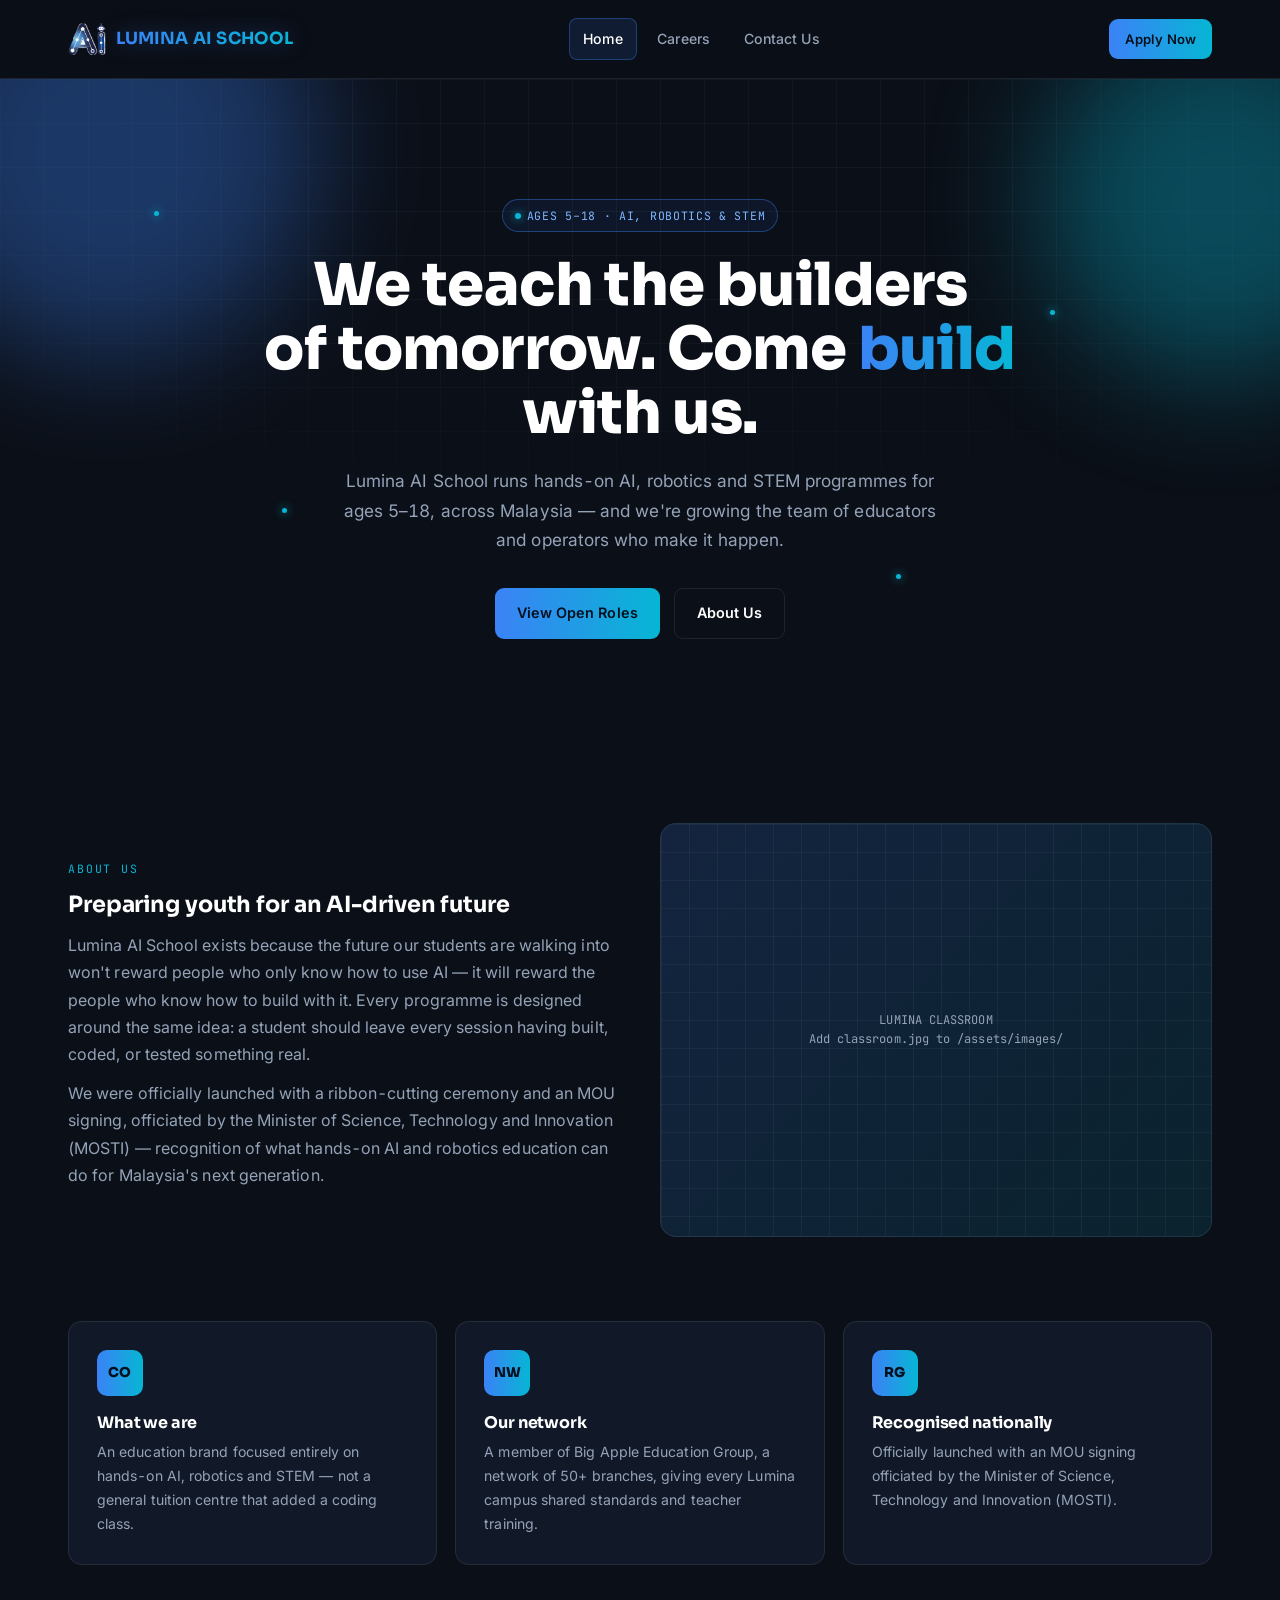
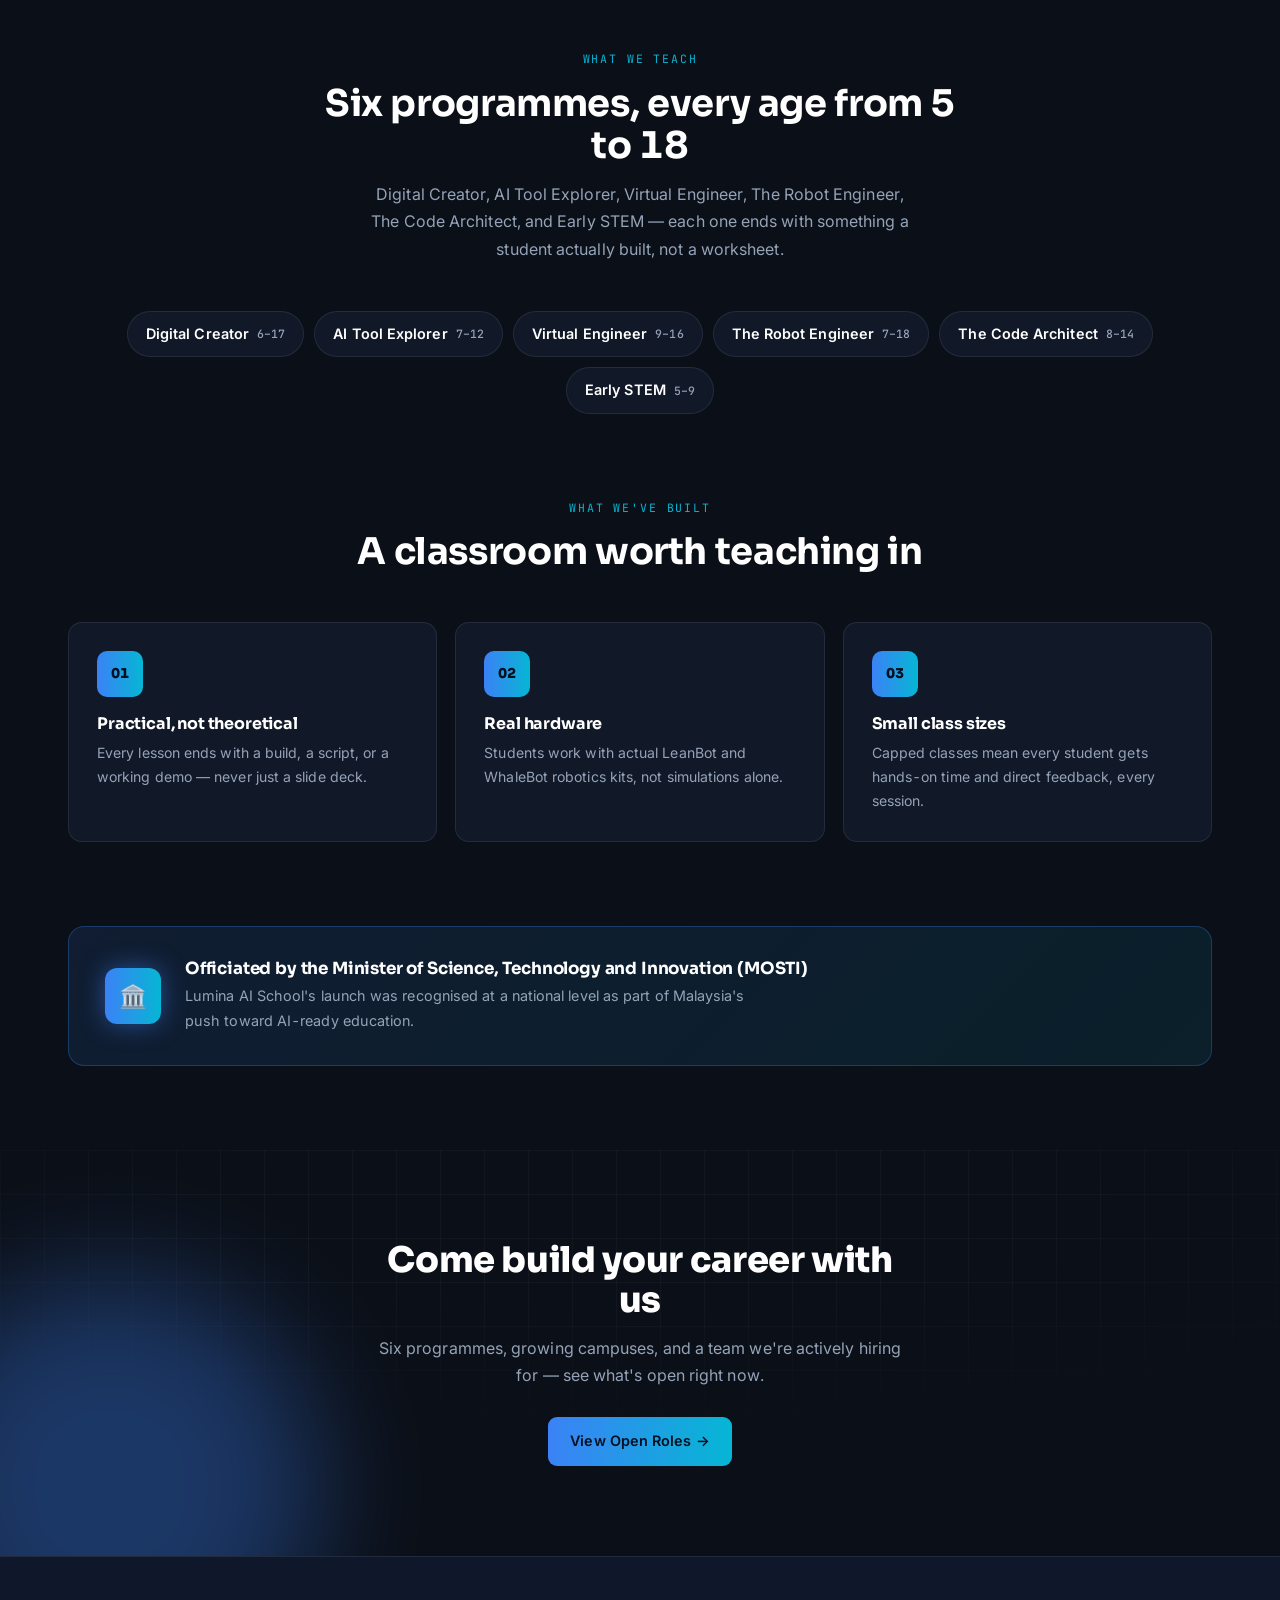
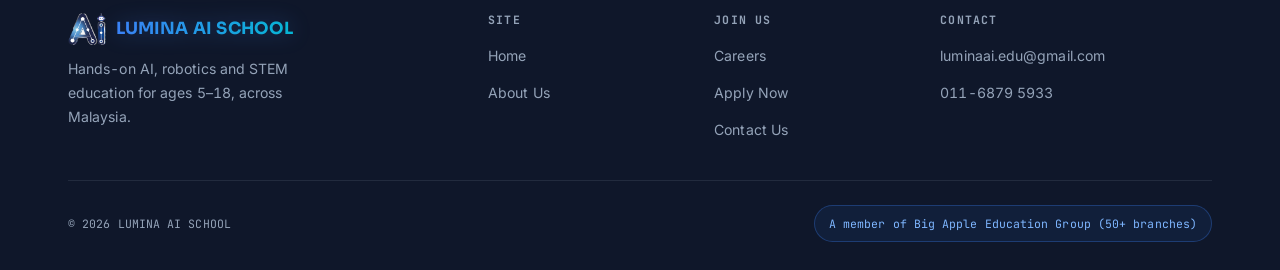
==== index.html @ e2932d2b "Add files via upload" ====
<!DOCTYPE html>
<html lang="en">
<head>
<meta charset="UTF-8">
<meta name="viewport" content="width=device-width, initial-scale=1.0">
<title>Lumina AI School — Hands-On AI, Robotics & STEM for Ages 5–18</title>
<link rel="preconnect" href="https://fonts.googleapis.com">
<link href="https://fonts.googleapis.com/css2?family=Sora:wght@600;700;800&family=Inter:wght@400;500;600;700&family=JetBrains+Mono:wght@400;500;600&display=swap" rel="stylesheet">
<link rel="stylesheet" href="styles.css">
</head>
<body>

<header class="site">
  <div class="nav">
    <a href="index.html" class="logo">
      <img src="assets/images/logo.png" alt="Lumina AI School logo" class="logo-img">
      <div class="logo-text">LUMINA AI SCHOOL</div>
    </a>
    <button class="hamburger" aria-label="Toggle menu"><span></span><span></span><span></span></button>
    <nav class="links">
      <a href="index.html" class="active">Home</a>
      <a href="careers.html">Careers</a>
      <a href="contact.html">Contact Us</a>
    </nav>
    <div class="nav-right">
      <a href="careers.html#apply" class="btn btn-primary btn-sm">Apply Now</a>
    </div>
  </div>
</header>

<section class="hero">
  <div class="tech-bg">
    <div class="orb orb-blue"></div>
    <div class="orb orb-cyan"></div>
    <div class="node" style="top:20%;left:12%;"></div>
    <div class="node" style="top:35%;left:82%;animation-delay:1s;"></div>
    <div class="node" style="top:65%;left:22%;animation-delay:2s;"></div>
    <div class="node" style="top:75%;left:70%;animation-delay:0.5s;"></div>
  </div>
  <div class="wrap hero-inner">
    <span class="pill accent"><span class="pulse-dot-tiny"></span> AGES 5–18 · AI, ROBOTICS &amp; STEM</span>
    <h1 class="hero-title">We teach the builders<br>of tomorrow. Come <span class="grad">build</span> with us.</h1>
    <p class="hero-sub">Lumina AI School runs hands-on AI, robotics and STEM programmes for ages 5–18, across Malaysia — and we're growing the team of educators and operators who make it happen.</p>
    <div class="hero-ctas">
      <a href="careers.html" class="btn btn-primary">View Open Roles</a>
      <a href="#about" class="btn btn-ghost">About Us</a>
    </div>
  </div>
</section>

<section class="section" id="about">
  <div class="wrap">
    <div class="story-block">
      <div class="story-text">
        <span class="tag">About Us</span>
        <h3>Preparing youth for an AI-driven future</h3>
        <p>Lumina AI School exists because the future our students are walking into won't reward people who only know how to use AI — it will reward the people who know how to build with it. Every programme is designed around the same idea: a student should leave every session having built, coded, or tested something real.</p>
        <p>We were officially launched with a ribbon-cutting ceremony and an MOU signing, officiated by the Minister of Science, Technology and Innovation (MOSTI) — recognition of what hands-on AI and robotics education can do for Malaysia's next generation.</p>
      </div>
      <div class="story-visual">
        <img src="assets/images/classroom.jpg" alt="A Lumina AI School classroom in session" onerror="this.style.display='none'; this.nextElementSibling.style.display='flex';">
        <span class="visual-fallback">LUMINA CLASSROOM<br>Add classroom.jpg to /assets/images/</span>
      </div>
    </div>
  </div>
</section>

<section class="section" style="padding-top:0;">
  <div class="wrap">
    <div class="value-grid">
      <div class="card value-card">
        <div class="chip-icon">CO</div>
        <h3>What we are</h3>
        <p>An education brand focused entirely on hands-on AI, robotics and STEM — not a general tuition centre that added a coding class.</p>
      </div>
      <div class="card value-card">
        <div class="chip-icon">NW</div>
        <h3>Our network</h3>
        <p>A member of Big Apple Education Group, a network of 50+ branches, giving every Lumina campus shared standards and teacher training.</p>
      </div>
      <div class="card value-card">
        <div class="chip-icon">RG</div>
        <h3>Recognised nationally</h3>
        <p>Officially launched with an MOU signing officiated by the Minister of Science, Technology and Innovation (MOSTI).</p>
      </div>
    </div>
  </div>
</section>

<section class="section" style="padding-top:0;">
  <div class="wrap">
    <div class="section-head center">
      <span class="tag">What We Teach</span>
      <h2 class="section-title">Six programmes, every age from 5 to 18</h2>
      <p class="section-desc center">Digital Creator, AI Tool Explorer, Virtual Engineer, The Robot Engineer, The Code Architect, and Early STEM — each one ends with something a student actually built, not a worksheet.</p>
    </div>
    <div class="prog-pills">
      <span class="prog-pill">Digital Creator <small>6–17</small></span>
      <span class="prog-pill">AI Tool Explorer <small>7–12</small></span>
      <span class="prog-pill">Virtual Engineer <small>9–16</small></span>
      <span class="prog-pill">The Robot Engineer <small>7–18</small></span>
      <span class="prog-pill">The Code Architect <small>8–14</small></span>
      <span class="prog-pill">Early STEM <small>5–9</small></span>
    </div>
  </div>
</section>

<section class="section" style="padding-top:0;">
  <div class="wrap">
    <div class="section-head center">
      <span class="tag">What we've built</span>
      <h2 class="section-title">A classroom worth teaching in</h2>
    </div>
    <div class="value-grid">
      <div class="card value-card">
        <div class="chip-icon">01</div>
        <h3>Practical, not theoretical</h3>
        <p>Every lesson ends with a build, a script, or a working demo — never just a slide deck.</p>
      </div>
      <div class="card value-card">
        <div class="chip-icon">02</div>
        <h3>Real hardware</h3>
        <p>Students work with actual LeanBot and WhaleBot robotics kits, not simulations alone.</p>
      </div>
      <div class="card value-card">
        <div class="chip-icon">03</div>
        <h3>Small class sizes</h3>
        <p>Capped classes mean every student gets hands-on time and direct feedback, every session.</p>
      </div>
    </div>
  </div>
</section>

<section class="section" style="padding-top:0;">
  <div class="wrap">
    <div class="endorse">
      <div class="badge-icon">🏛️</div>
      <div>
        <h4>Officiated by the Minister of Science, Technology and Innovation (MOSTI)</h4>
        <p>Lumina AI School's launch was recognised at a national level as part of Malaysia's push toward AI-ready education.</p>
      </div>
    </div>
  </div>
</section>

<section class="closing">
  <div class="tech-bg"><div class="orb orb-blue" style="top:auto;bottom:-140px;"></div></div>
  <div class="wrap closing-inner">
    <h2>Come build your career with us</h2>
    <p>Six programmes, growing campuses, and a team we're actively hiring for — see what's open right now.</p>
    <a href="careers.html" class="btn btn-primary">View Open Roles →</a>
  </div>
</section>

<footer>
  <div class="wrap">
    <div class="footer-grid">
      <div class="footer-brand">
        <a href="index.html" class="logo"><img src="assets/images/logo.png" alt="Lumina AI School logo" class="logo-img"><div class="logo-text">LUMINA AI SCHOOL</div></a>
        <p>Hands-on AI, robotics and STEM education for ages 5–18, across Malaysia.</p>
      </div>
      <div>
        <h5>Site</h5>
        <ul>
          <li><a href="index.html">Home</a></li>
          <li><a href="index.html#about">About Us</a></li>
        </ul>
      </div>
      <div>
        <h5>Join Us</h5>
        <ul>
          <li><a href="careers.html">Careers</a></li>
          <li><a href="careers.html#apply">Apply Now</a></li>
          <li><a href="contact.html">Contact Us</a></li>
        </ul>
      </div>
      <div>
        <h5>Contact</h5>
        <ul>
          <li><a href="mailto:luminaai.edu@gmail.com">luminaai.edu@gmail.com</a></li>
          <li><a href="tel:01168795933">011-6879 5933</a></li>
        </ul>
      </div>
    </div>
    <div class="footer-bottom">
      <p>© 2026 LUMINA AI SCHOOL</p>
      <span class="backing-pill">A member of Big Apple Education Group (50+ branches)</span>
    </div>
  </div>
</footer>

<script src="main.js"></script>
</body>
</html>
---- styles.css ----
:root{
  --bg:#0B0F17;
  --card:#111827;
  --card-alt:#0F172A;
  --blue:#3B82F6;
  --cyan:#06B6D4;
  --white:#FFFFFF;
  --muted:#94A3B8;
  --border:rgba(148,163,184,0.14);
  --border-glow:rgba(59,130,246,0.55);
  --gradient:linear-gradient(90deg,#3B82F6,#06B6D4);
  --display:'Sora',sans-serif;
  --body:'Inter',sans-serif;
  --mono:'JetBrains Mono',monospace;
}

*{margin:0;padding:0;box-sizing:border-box;}
html{scroll-behavior:smooth;font-size:16px;}
body{
  background:var(--bg);
  color:var(--white);
  font-family:var(--body);
  font-size:1rem;
  line-height:1.7;
  letter-spacing:0.005em;
  -webkit-font-smoothing:antialiased;
  -moz-osx-font-smoothing:grayscale;
  text-rendering:optimizeLegibility;
  font-feature-settings:"tnum" 1;
}
h1,h2,h3,h4,h5{line-height:1.15;letter-spacing:-0.01em;}
p{max-width:65ch;}
img,svg{display:block;max-width:100%;}
a{color:inherit;text-decoration:none;}
button{font:inherit;cursor:pointer;border:none;background:none;color:inherit;}
:focus-visible{outline:2px solid var(--cyan);outline-offset:3px;}
.wrap{max-width:1200px;margin:0 auto;padding:0 28px;}
.muted{color:var(--muted);}

/* ===================== NAV ===================== */
header.site{
  position:sticky;top:0;z-index:100;
  background:rgba(11,15,23,0.85);
  backdrop-filter:blur(10px);
  border-bottom:1px solid var(--border);
}
.nav{
  display:flex;align-items:center;justify-content:space-between;
  padding:18px 28px;max-width:1200px;margin:0 auto;position:relative;
}
.logo{display:flex;align-items:center;gap:10px;}
.logo-img{height:32px;width:auto;display:block;object-fit:contain;}
.logo-text{
  font-family:var(--display);font-weight:700;font-size:1.05rem;letter-spacing:0.01em;
  background:var(--gradient);-webkit-background-clip:text;background-clip:text;color:transparent;
  filter:drop-shadow(0 0 10px rgba(59,130,246,0.35));
}
nav.links{display:flex;gap:6px;align-items:center;}
nav.links a{
  font-size:0.88rem;font-weight:500;color:var(--muted);
  padding:9px 14px;border-radius:8px;transition:color .15s, background .15s;
}
nav.links a:hover{color:var(--white);background:rgba(148,163,184,0.08);}
nav.links a.active{color:var(--white);background:rgba(59,130,246,0.12);box-shadow:inset 0 0 0 1px rgba(59,130,246,0.35);}
.nav-right{display:flex;align-items:center;gap:10px;}
.hamburger{display:none;flex-direction:column;gap:4px;padding:8px;}
.hamburger span{width:20px;height:2px;background:var(--white);display:block;}
@media (max-width:860px){
  nav.links{
    display:none;position:absolute;top:100%;left:0;right:0;
    flex-direction:column;background:var(--card);border-bottom:1px solid var(--border);
    padding:14px 20px;gap:4px;
  }
  nav.links.open{display:flex;}
  nav.links a{padding:12px 8px;}
  .hamburger{display:flex;}
}

/* ===================== BUTTONS / BADGES ===================== */
.btn{
  display:inline-flex;align-items:center;gap:8px;
  padding:12px 22px;border-radius:9px;
  font-family:var(--body);font-size:0.9rem;font-weight:600;
  transition:transform .15s, box-shadow .15s, border-color .15s, background .15s;
  white-space:nowrap;
}
.btn-primary{background:var(--gradient);color:#04101f;}
.btn-primary:hover{transform:translateY(-2px);box-shadow:0 10px 30px rgba(59,130,246,0.35);}
.btn-ghost{border:1px solid var(--border);color:var(--white);}
.btn-ghost:hover{border-color:var(--cyan);box-shadow:0 0 0 1px rgba(6,182,212,0.3);}
.btn-sm{padding:9px 16px;font-size:0.82rem;}

.pill{
  display:inline-flex;align-items:center;gap:6px;
  font-family:var(--mono);font-size:0.72rem;letter-spacing:0.06em;
  padding:6px 12px;border-radius:999px;border:1px solid var(--border);
  color:var(--muted);text-transform:uppercase;
}
.pill.accent{border-color:rgba(59,130,246,0.4);color:#7EB6FF;background:rgba(59,130,246,0.08);}
.pulse-dot-tiny{width:6px;height:6px;border-radius:50%;background:var(--cyan);animation:blink 1.6s infinite;box-shadow:0 0 8px var(--cyan);}
@keyframes blink{0%,100%{opacity:1;}50%{opacity:.3;}}

/* ===================== TECH BACKGROUND (signature) ===================== */
.tech-bg{position:absolute;inset:0;overflow:hidden;z-index:0;}
.tech-bg::before{
  content:"";position:absolute;inset:0;
  background-image:linear-gradient(rgba(148,163,184,0.06) 1px, transparent 1px),
                    linear-gradient(90deg, rgba(148,163,184,0.06) 1px, transparent 1px);
  background-size:44px 44px;
  mask-image:radial-gradient(ellipse 85% 65% at 50% 15%, black 35%, transparent 88%);
  -webkit-mask-image:radial-gradient(ellipse 85% 65% at 50% 15%, black 35%, transparent 88%);
}
.orb{position:absolute;border-radius:50%;filter:blur(60px);opacity:0.35;}
.orb-blue{width:420px;height:420px;background:var(--blue);top:-140px;left:-100px;}
.orb-cyan{width:360px;height:360px;background:var(--cyan);top:-60px;right:-120px;}
.node{position:absolute;width:5px;height:5px;border-radius:50%;background:var(--cyan);box-shadow:0 0 10px var(--cyan);animation:floaty 6s ease-in-out infinite;}
@keyframes floaty{0%,100%{transform:translateY(0);opacity:.7;}50%{transform:translateY(-14px);opacity:1;}}
@media (prefers-reduced-motion: reduce){
  .node, .pulse-dot-tiny{animation:none;}
}

/* ===================== HERO (home, large) ===================== */
.hero{position:relative;padding:120px 0 80px;overflow:hidden;}
.hero-inner{position:relative;z-index:2;text-align:center;max-width:820px;margin:0 auto;}
h1.hero-title{
  font-family:var(--display);font-weight:800;
  font-size:clamp(2.2rem,5.2vw,3.7rem);line-height:1.08;letter-spacing:-0.01em;
  margin:22px 0 20px;
}
h1.hero-title .grad{background:var(--gradient);-webkit-background-clip:text;background-clip:text;color:transparent;}
.hero-sub{font-size:1.08rem;color:var(--muted);max-width:600px;margin:0 auto 34px;}
.hero-ctas{display:flex;gap:14px;justify-content:center;flex-wrap:wrap;margin-bottom:20px;}

/* ===================== SUBHERO (other pages) ===================== */
.subhero{position:relative;padding:64px 0 52px;overflow:hidden;}
.subhero-inner{position:relative;z-index:2;text-align:center;max-width:700px;margin:0 auto;}
.subhero h1{font-family:var(--display);font-weight:800;font-size:clamp(1.9rem,4.2vw,2.8rem);margin:18px 0 14px;}
.subhero p{color:var(--muted);font-size:1rem;}

/* ===================== SECTIONS ===================== */
.section{padding:84px 0;position:relative;}
.section-head{max-width:640px;margin-bottom:48px;}
.section-head.center{margin:0 auto 48px;text-align:center;}
.tag{
  font-family:var(--mono);font-size:0.72rem;letter-spacing:0.16em;text-transform:uppercase;
  color:var(--cyan);display:block;margin-bottom:14px;
}
h2.section-title{
  font-family:var(--display);font-weight:700;font-size:clamp(1.6rem,3vw,2.3rem);
  letter-spacing:-0.01em;margin-bottom:14px;
}
.section-desc{color:var(--muted);font-size:1rem;max-width:560px;}
.section-desc.center{margin:0 auto;}

/* ===================== CARDS (generic) ===================== */
.card{
  background:var(--card);border:1px solid var(--border);border-radius:14px;
  padding:28px;transition:border-color .2s, box-shadow .2s, transform .2s;
}
.card:hover{
  border-color:var(--border-glow);
  box-shadow:0 0 0 1px rgba(59,130,246,0.25), 0 20px 40px rgba(59,130,246,0.12);
  transform:translateY(-3px);
}
.chip-icon{
  width:46px;height:46px;border-radius:10px;background:var(--gradient);
  display:flex;align-items:center;justify-content:center;
  font-family:var(--display);font-weight:800;font-size:0.85rem;color:#04101f;
  margin-bottom:18px;
}

/* ===================== HOME: programme summary pills ===================== */
.prog-pills{display:flex;gap:10px;flex-wrap:wrap;justify-content:center;}
.prog-pill{
  display:inline-flex;align-items:center;gap:8px;
  background:var(--card);border:1px solid var(--border);border-radius:999px;
  padding:10px 18px;font-size:0.9rem;font-weight:600;color:var(--white);
  transition:border-color .2s, box-shadow .2s;
}
.prog-pill:hover{border-color:var(--border-glow);box-shadow:0 0 0 1px rgba(59,130,246,0.25);}
.prog-pill small{font-family:var(--mono);font-size:0.72rem;font-weight:500;color:var(--muted);}

/* ===================== VALUE PROPS ===================== */
.value-grid{display:grid;grid-template-columns:repeat(3,1fr);gap:18px;}
@media (max-width:860px){.value-grid{grid-template-columns:1fr 1fr;}}
@media (max-width:600px){.value-grid{grid-template-columns:1fr;}}
.value-card h3{font-family:var(--display);font-weight:700;font-size:1rem;margin-bottom:8px;}
.value-card p{color:var(--muted);font-size:0.88rem;}

/* ===================== ENDORSEMENT BANNER ===================== */
.endorse{
  background:linear-gradient(135deg, rgba(59,130,246,0.12), rgba(6,182,212,0.10));
  border:1px solid rgba(59,130,246,0.3);border-radius:16px;
  padding:32px 36px;display:flex;align-items:center;gap:24px;flex-wrap:wrap;
}
.endorse .badge-icon{
  width:56px;height:56px;border-radius:12px;background:var(--gradient);flex-shrink:0;
  display:flex;align-items:center;justify-content:center;font-size:1.4rem;
  box-shadow:0 0 24px rgba(59,130,246,0.5);
}
.endorse h4{font-family:var(--display);font-weight:700;font-size:1.05rem;margin-bottom:6px;}
.endorse p{color:var(--muted);font-size:0.9rem;}

/* ===================== FILTER TABS ===================== */
.filter-tabs{display:flex;gap:8px;flex-wrap:wrap;margin-bottom:36px;}
.filter-tab{
  font-family:var(--mono);font-size:0.78rem;padding:9px 16px;border-radius:8px;
  border:1px solid var(--border);color:var(--muted);transition:all .15s;
}
.filter-tab:hover{color:var(--white);border-color:var(--border-glow);}
.filter-tab.active{background:var(--gradient);color:#04101f;border-color:transparent;font-weight:600;}

/* ===================== ABOUT US (on home page) ===================== */
.story-block{display:grid;grid-template-columns:1fr 1fr;gap:40px;align-items:center;}
@media (max-width:820px){.story-block{grid-template-columns:1fr;}}
.story-visual{
  aspect-ratio:4/3;border-radius:16px;background:linear-gradient(135deg, rgba(59,130,246,0.18), rgba(6,182,212,0.12));
  border:1px solid var(--border);display:flex;align-items:center;justify-content:center;
  font-family:var(--mono);font-size:0.75rem;color:var(--muted);text-align:center;padding:20px;position:relative;overflow:hidden;
}
.story-visual::before{
  content:"";position:absolute;inset:0;
  background-image:linear-gradient(rgba(148,163,184,0.08) 1px, transparent 1px),linear-gradient(90deg, rgba(148,163,184,0.08) 1px, transparent 1px);
  background-size:28px 28px;
  pointer-events:none;
}
.story-visual img{width:100%;height:100%;object-fit:cover;border-radius:16px;position:relative;z-index:1;}
.story-text h3{font-family:var(--display);font-weight:700;font-size:1.4rem;margin-bottom:14px;letter-spacing:-0.005em;}
.story-text p{color:var(--muted);margin-bottom:12px;}

.visual-fallback{display:none;align-items:center;justify-content:center;width:100%;height:100%;position:relative;z-index:1;line-height:1.6;}

/* ===================== QUALIFICATION FILTER ===================== */
.qual-filter{
  display:flex;align-items:center;gap:16px;flex-wrap:wrap;
  background:var(--card-alt);border:1px solid var(--border);border-radius:12px;
  padding:20px 24px;margin-bottom:36px;
}
.qual-filter label{font-family:var(--mono);font-size:0.85rem;color:var(--muted);letter-spacing:0.02em;}
.qual-filter select{
  background:var(--card);border:1px solid var(--border);border-radius:9px;
  color:var(--white);font-family:var(--body);font-size:1.05rem;font-weight:600;
  padding:14px 20px;min-width:260px;transition:border-color .15s;
  background-image:linear-gradient(45deg, transparent 50%, var(--cyan) 50%), linear-gradient(135deg, var(--cyan) 50%, transparent 50%);
  background-position:calc(100% - 22px) calc(1em + 3px), calc(100% - 16px) calc(1em + 3px);
  background-size:6px 6px, 6px 6px;
  background-repeat:no-repeat;
  appearance:none;-webkit-appearance:none;-moz-appearance:none;
  cursor:pointer;
}
.qual-filter select:focus{border-color:var(--cyan);outline:none;}
.qual-hint{font-size:0.85rem;color:var(--muted);}

/* ===================== CAREERS PAGE ===================== */
.why-teach-grid{display:grid;grid-template-columns:repeat(3,1fr);gap:18px;}
@media (max-width:860px){.why-teach-grid{grid-template-columns:1fr;}}

.role-card{background:var(--card);border:1px solid var(--border);border-radius:12px;margin-bottom:14px;overflow:hidden;transition:border-color .2s;}
.role-card:hover{border-color:var(--border-glow);}
.role-head{display:flex;justify-content:space-between;align-items:center;gap:16px;padding:22px 24px;width:100%;text-align:left;}
.role-head h3{font-family:var(--display);font-weight:700;font-size:1.05rem;margin-bottom:8px;}
.role-tags{display:flex;gap:8px;flex-wrap:wrap;}
.role-tags span{font-family:var(--mono);font-size:0.68rem;padding:4px 9px;border-radius:5px;background:var(--card-alt);color:var(--muted);border:1px solid var(--border);}
.role-chev{font-size:0.9rem;color:var(--cyan);transition:transform .2s;flex-shrink:0;}
.role-card.open .role-chev{transform:rotate(90deg);}
.role-panel{max-height:0;overflow:hidden;transition:max-height .25s ease;}
.role-card.open .role-panel{max-height:600px;}
.role-panel-inner{padding:0 24px 24px;border-top:1px solid var(--border);}
.role-panel-inner h4{font-family:var(--mono);font-size:0.7rem;letter-spacing:0.08em;text-transform:uppercase;color:var(--cyan);margin:18px 0 8px;}
.role-panel-inner ul{padding-left:18px;color:var(--muted);font-size:0.88rem;}
.role-panel-inner li{margin-bottom:5px;}
.role-panel-inner .apply-btn{margin-top:16px;}
.hidden-role{display:none;}

/* ===================== FORMS ===================== */
.form-card{background:var(--card);border:1px solid var(--border);border-radius:16px;padding:36px;}
.form-grid{display:grid;grid-template-columns:1fr 1fr;gap:18px;}
@media (max-width:640px){.form-grid{grid-template-columns:1fr;}}
.form-field{display:flex;flex-direction:column;gap:8px;}
.form-field.full{grid-column:1/-1;}
.form-field label{font-family:var(--mono);font-size:0.72rem;letter-spacing:0.06em;text-transform:uppercase;color:var(--muted);}
.form-field input, .form-field select, .form-field textarea{
  background:var(--card-alt);border:1px solid var(--border);border-radius:9px;
  padding:14px 16px;color:var(--white);font-family:var(--body);font-size:1rem;
  transition:border-color .15s;
}
.form-field select{
  font-weight:600;cursor:pointer;
  background-image:linear-gradient(45deg, transparent 50%, var(--cyan) 50%), linear-gradient(135deg, var(--cyan) 50%, transparent 50%);
  background-position:calc(100% - 20px) calc(1em + 2px), calc(100% - 14px) calc(1em + 2px);
  background-size:6px 6px, 6px 6px;
  background-repeat:no-repeat;
  appearance:none;-webkit-appearance:none;-moz-appearance:none;
  padding-right:44px;
}
.form-field input:focus, .form-field select:focus, .form-field textarea:focus{
  border-color:var(--cyan);outline:none;
}
.form-field textarea{resize:vertical;min-height:100px;}
.file-drop{
  border:1px dashed var(--border);border-radius:8px;padding:18px;text-align:center;
  color:var(--muted);font-size:0.85rem;cursor:pointer;transition:border-color .15s;
}
.file-drop:hover{border-color:var(--cyan);}
.form-submit-row{margin-top:22px;display:flex;align-items:center;gap:16px;flex-wrap:wrap;}
.form-note{font-size:0.8rem;color:var(--muted);}
.success-msg{
  display:none;margin-top:20px;padding:16px 18px;border-radius:10px;
  background:rgba(6,182,212,0.1);border:1px solid rgba(6,182,212,0.35);color:#67E8F9;font-size:0.88rem;
}
.success-msg.show{display:block;}

.map-card{
  border-radius:14px;overflow:hidden;border:1px solid var(--border);
  filter:grayscale(0.15) contrast(1.05);
}
.map-card iframe{display:block;}

/* ===================== CONTACT PAGE EXTRAS ===================== */
.contact-grid{display:grid;grid-template-columns:1.1fr 0.9fr;gap:28px;}
@media (max-width:900px){.contact-grid{grid-template-columns:1fr;}}
.contact-side{display:flex;flex-direction:column;gap:16px;}
.contact-card{background:var(--card-alt);border:1px solid var(--border);border-radius:12px;padding:22px;}
.contact-card .cl{font-family:var(--mono);font-size:0.7rem;letter-spacing:0.08em;text-transform:uppercase;color:var(--cyan);margin-bottom:8px;display:block;}
.contact-card a.link-line{font-weight:600;font-size:0.95rem;}
.contact-card a.link-line:hover{color:var(--cyan);}
.wa-btn{background:#25D366;color:#04120A;}
.wa-btn:hover{box-shadow:0 10px 26px rgba(37,211,102,0.35);}

/* ===================== CLOSING CTA ===================== */
.closing{position:relative;overflow:hidden;padding:90px 0;text-align:center;}
.closing-inner{position:relative;z-index:2;max-width:580px;margin:0 auto;}
.closing h2{font-family:var(--display);font-weight:800;font-size:clamp(1.6rem,3.6vw,2.2rem);margin-bottom:14px;}
.closing p{color:var(--muted);margin-bottom:28px;}

/* ===================== FOOTER ===================== */
footer{border-top:1px solid var(--border);padding:56px 0 28px;background:var(--card-alt);}
.footer-grid{display:grid;grid-template-columns:2fr 1fr 1fr 1.4fr;gap:32px;margin-bottom:36px;}
@media (max-width:820px){.footer-grid{grid-template-columns:1fr 1fr;}}
@media (max-width:520px){.footer-grid{grid-template-columns:1fr;}}
.footer-grid h5{font-family:var(--mono);font-size:0.72rem;letter-spacing:0.1em;text-transform:uppercase;color:var(--muted);margin-bottom:16px;}
.footer-grid ul{list-style:none;display:flex;flex-direction:column;gap:10px;}
.footer-grid ul a{font-size:0.88rem;color:var(--muted);}
.footer-grid ul a:hover{color:var(--cyan);}
.footer-brand p{color:var(--muted);font-size:0.88rem;max-width:280px;margin-top:12px;}
.footer-bottom{
  border-top:1px solid var(--border);padding-top:24px;
  display:flex;justify-content:space-between;align-items:center;flex-wrap:wrap;gap:12px;
}
.footer-bottom p{font-family:var(--mono);font-size:0.72rem;color:var(--muted);}
.backing-pill{
  display:inline-flex;align-items:center;gap:8px;font-family:var(--mono);font-size:0.72rem;
  padding:8px 14px;border-radius:999px;border:1px solid rgba(59,130,246,0.3);color:#7EB6FF;background:rgba(59,130,246,0.08);
}
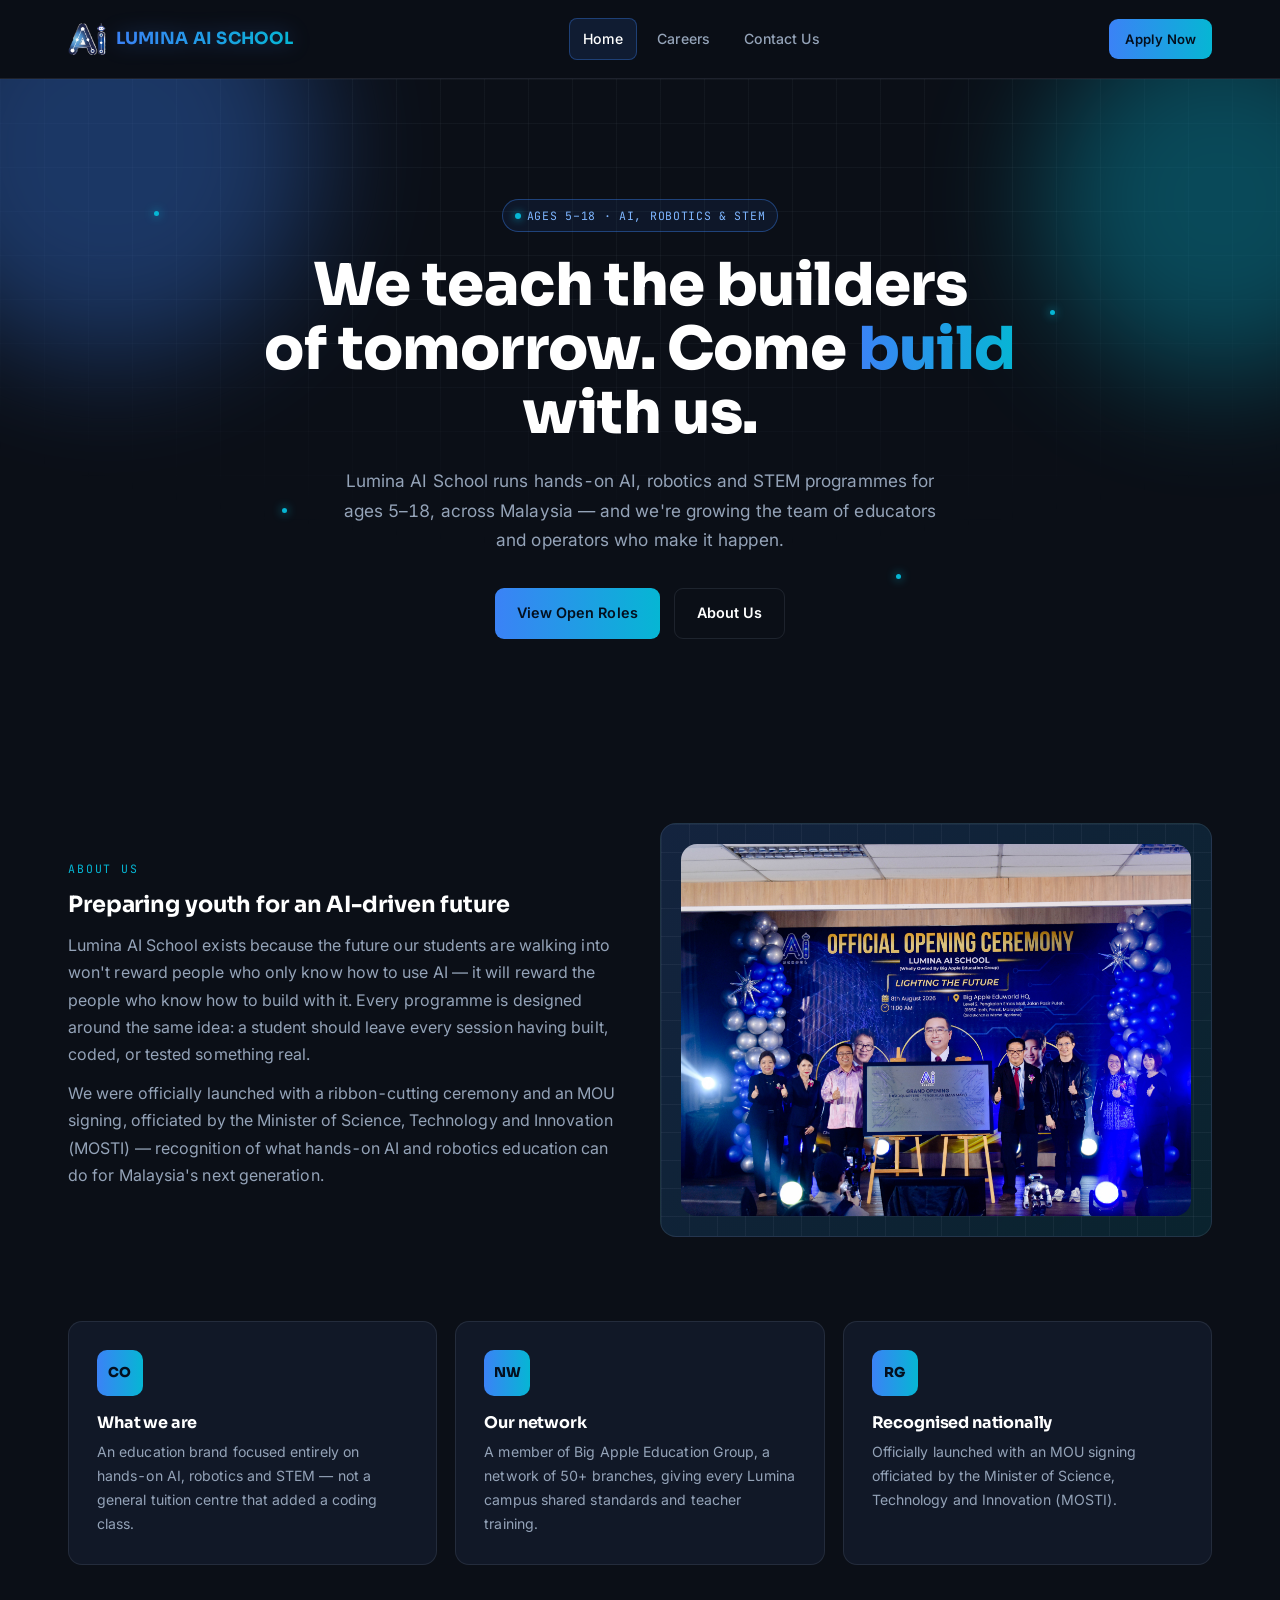
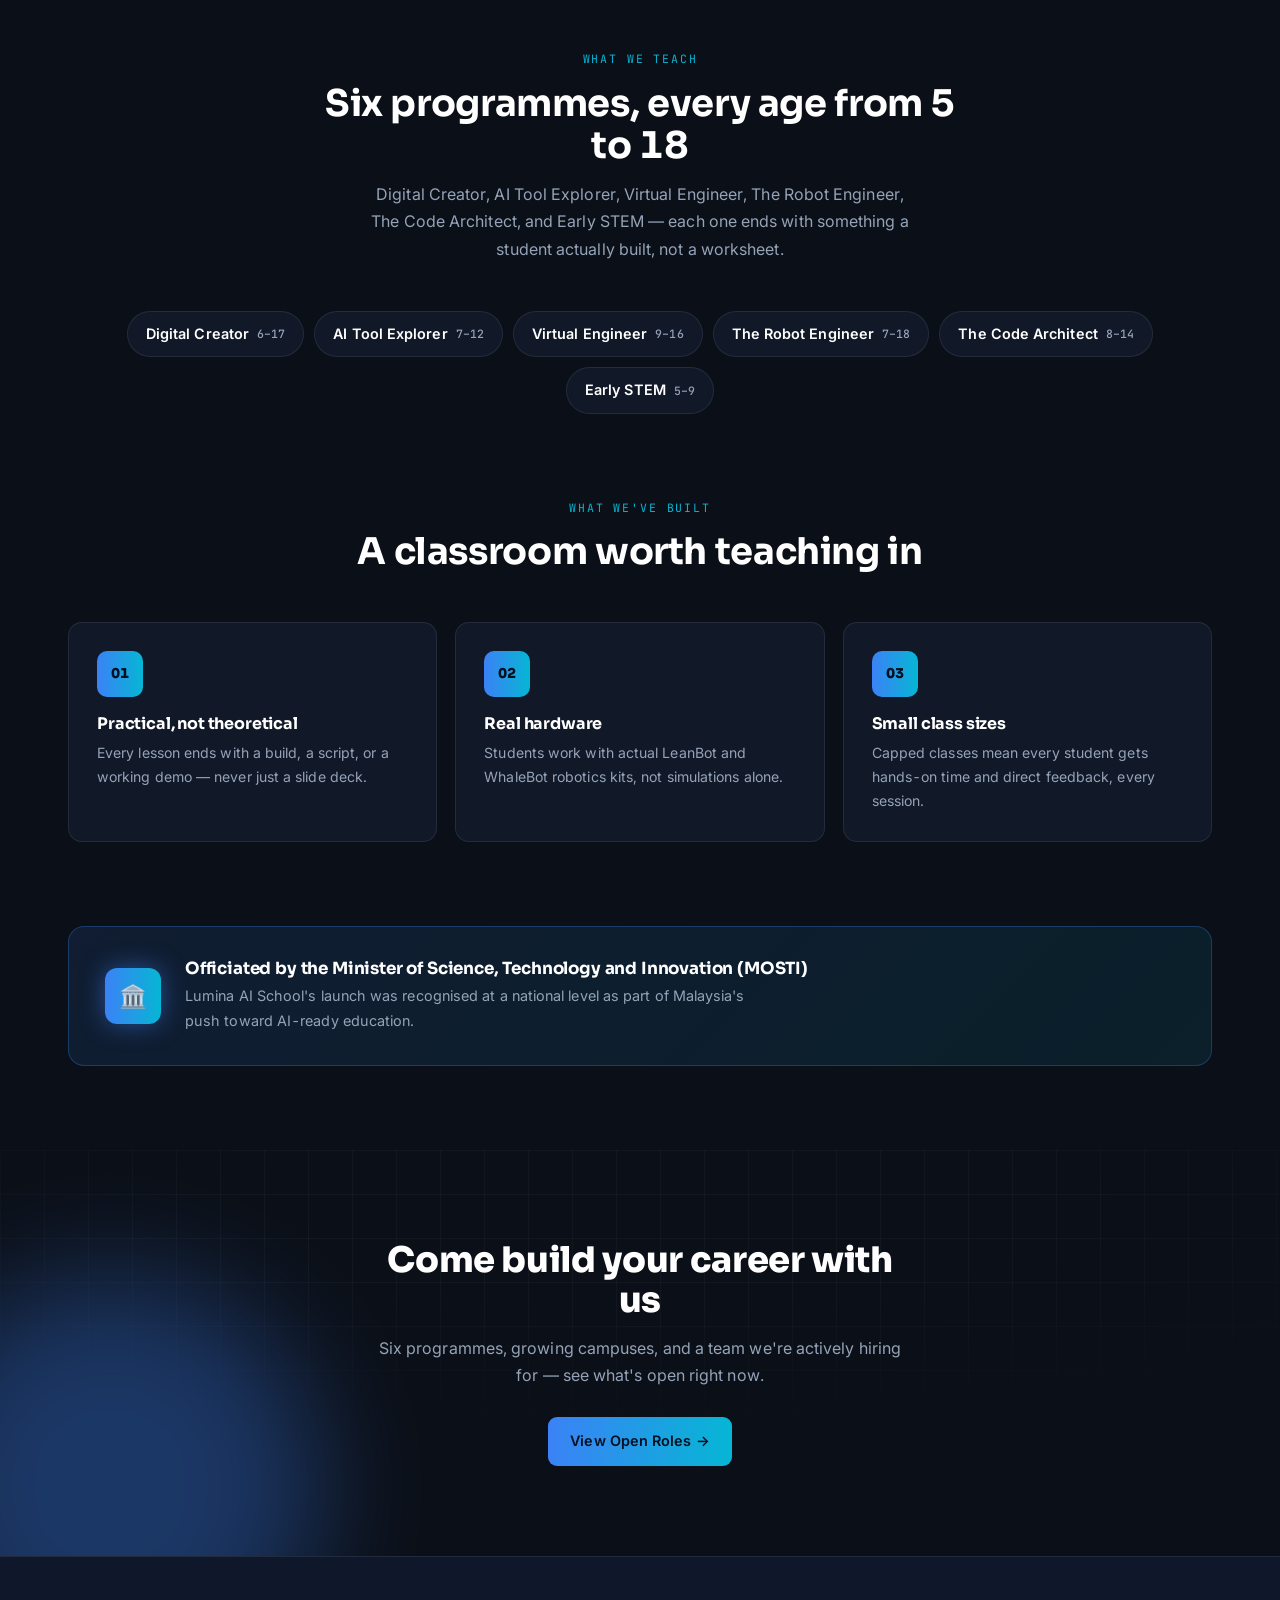
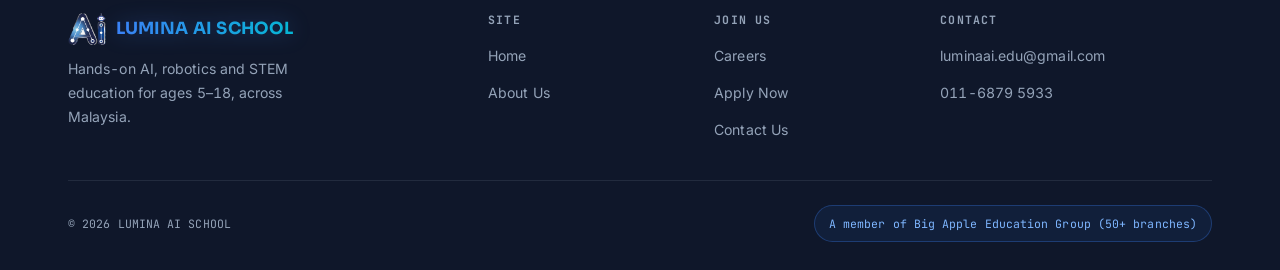
==== commit d0a10968: "Update index.html" ====
--- a/index.html
+++ b/index.html
@@ -58,7 +58,7 @@
         <p>We were officially launched with a ribbon-cutting ceremony and an MOU signing, officiated by the Minister of Science, Technology and Innovation (MOSTI) — recognition of what hands-on AI and robotics education can do for Malaysia's next generation.</p>
       </div>
       <div class="story-visual">
-        <img src="assets/images/classroom.jpg" alt="A Lumina AI School classroom in session" onerror="this.style.display='none'; this.nextElementSibling.style.display='flex';">
+        <img src="assets/images/ceremonywithminister.jpg" alt="A Lumina AI School classroom in session" onerror="this.style.display='none'; this.nextElementSibling.style.display='flex';">
         <span class="visual-fallback">LUMINA CLASSROOM<br>Add classroom.jpg to /assets/images/</span>
       </div>
     </div>
